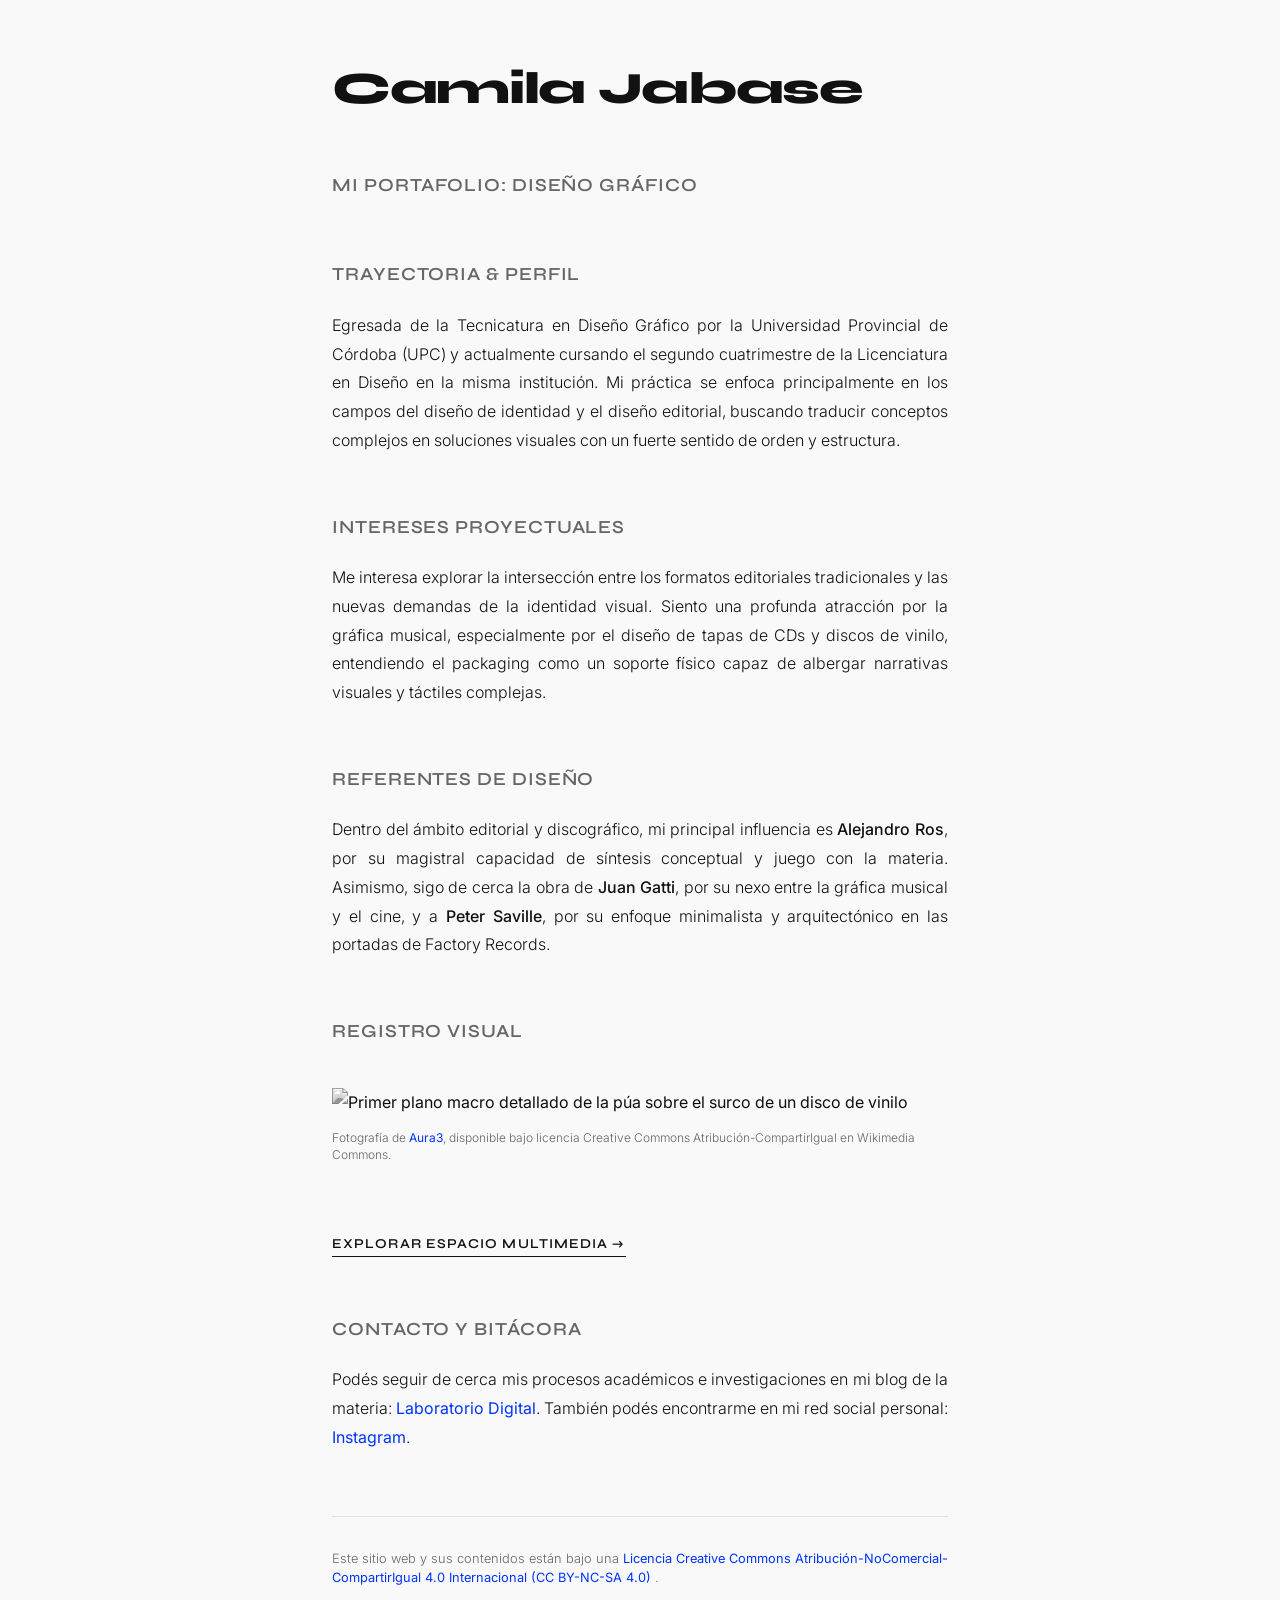
==== index.html @ 45e69e84 "Add files via upload" ====
<!DOCTYPE html>
<html lang="es">
<head>
    <meta charset="UTF-8">
    <meta name="viewport" content="width=device-width, initial-scale=1.0">
    <title>Camila Jabase — Portfolio</title>
    <!-- Google Fonts: Inter para bloques de texto y Syne para títulos de gran impacto visual -->
    <link rel="preconnect" href="https://fonts.googleapis.com">
    <link rel="preconnect" href="https://fonts.gstatic.com" crossorigin>
    <link href="https://fonts.googleapis.com/css2?family=Inter:wght@300;400;500&family=Syne:wght@600;800&display=swap" rel="stylesheet">
    <!-- Vinculación de la hoja de estilos externa -->
    <link rel="stylesheet" href="style.css">
</head>
<body>

    <header>
        <h1>Camila Jabase</h1>
        <h2>MI PORTAFOLIO: Diseño Gráfico</h2>
    </header>

    <main>
        <section class="introduccion">
            <h2>Trayectoria & Perfil</h2>
            <p>
                Egresada de la Tecnicatura en Diseño Gráfico por la Universidad Provincial de Córdoba (UPC) y actualmente cursando el segundo cuatrimestre de la Licenciatura en Diseño en la misma institución. Mi práctica se enfoca principalmente en los campos del diseño de identidad y el diseño editorial, buscando traducir conceptos complejos en soluciones visuales con un fuerte sentido de orden y estructura.
            </p>
        </section>

        <section class="intereses">
            <h2>Intereses Proyectuales</h2>
            <p>
                Me interesa explorar la intersección entre los formatos editoriales tradicionales y las nuevas demandas de la identidad visual. Siento una profunda atracción por la gráfica musical, especialmente por el diseño de tapas de CDs y discos de vinilo, entendiendo el packaging como un soporte físico capaz de albergar narrativas visuales y táctiles complejas.
            </p>
        </section>

        <section class="referentes">
            <h2>Referentes de Diseño</h2>
            <p>
                Dentro del ámbito editorial y discográfico, mi principal influencia es <strong>Alejandro Ros</strong>, por su magistral capacidad de síntesis conceptual y juego con la materia. Asimismo, sigo de cerca la obra de <strong>Juan Gatti</strong>, por su nexo entre la gráfica musical y el cine, y a <strong>Peter Saville</strong>, por su enfoque minimalista y arquitectónico en las portadas de Factory Records.
            </p>
        </section>

        <section class="galeria">
            <h2>Registro Visual</h2>
            <div class="imagen-contenedor">
                <!-- Nueva imagen macro de vinilo insertada con resolución optimizada -->
                <img src="https://upload.wikimedia.org/wikipedia/commons/thumb/4/4c/Groove_and_needle_in_close_embrace_from_beginning_to_end.jpg/1920px-Groove_and_needle_in_close_embrace_from_beginning_to_end.jpg?_=20190428200406" alt="Primer plano macro detallado de la púa sobre el surco de un disco de vinilo">
                <p class="atribucion">
                    Fotografía de <a href="https://commons.wikimedia.org/wiki/File:Groove_and_needle_in_close_embrace_from_beginning_to_end.jpg" target="_blank">Aura3</a>, disponible bajo licencia Creative Commons Atribución-CompartirIgual en Wikimedia Commons.
                </p>
            </div>
        </section>

        <!-- Navegación de ida: lleva a la página multimedia -->
        <nav class="navegacion-final">
            <a href="multimedia.html" class="nav-link">Explorar Espacio Multimedia →</a>
        </nav>
    </main>

    <footer>
        <section class="enlaces">
            <h2>Contacto y Bitácora</h2>
            <p>
                Podés seguir de cerca mis procesos académicos e investigaciones en mi blog de la materia: 
                <a href="https://camilajabaseblog.wordpress.com/" target="_blank">Laboratorio Digital</a>. 
                También podés encontrarme en mi red social personal: <a href="https://instagram.com" target="_blank">Instagram</a>.
            </p>
        </section>

        <hr>

        <section class="licencia">
            <p>
                Este sitio web y sus contenidos están bajo una 
                <a href="https://creativecommons.org/licenses/by-nc-sa/4.0/deed.es" target="_blank" rel="license noopener noreferrer">
                    Licencia Creative Commons Atribución-NoComercial-CompartirIgual 4.0 Internacional (CC BY-NC-SA 4.0)
                </a>.
            </p>
        </section>
    </footer>

</body>
</html>
---- style.css ----
/* ==========================================================================
   VARIABLES Y CONFIGURACIÓN DE PALETA (Estética minimalista y limpia)
   ========================================================================== */
:root {
    --color-fondo: #f9f9f9;       /* Blanco sutil para reducir la fatiga visual */
    --color-texto: #111111;       /* Negro casi puro para un contraste nítido */
    --color-secundario: #666666;  /* Gris medio para jerarquías secundarias y detalles */
    --color-acento: #0033ff;      /* Azul eléctrico sutil y conceptual para los enlaces */
    --fuente-titulos: 'Syne', sans-serif;
    --fuente-cuerpo: 'Inter', sans-serif;
}

/* ==========================================================================
   ESTILOS GENERALES (Optimización de lectura en pantalla)
   ========================================================================== */
* {
    box-sizing: border-box;
    margin: 0;
    padding: 0;
}

body {
    background-color: var(--color-fondo);
    color: var(--color-texto);
    font-family: var(--fuente-cuerpo);
    font-size: 1rem;
    line-height: 1.8;          /* Interlineado amplio para una lectura descansada */
    max-width: 680px;          /* Caja de texto controlada (evita líneas demasiado largas) */
    margin: 0 auto;            /* Centra el contenedor en la pantalla */
    padding: 4rem 2rem;        /* Márgenes generosos alrededor del contenido */
    -webkit-font-smoothing: antialiased;
}

/* ==========================================================================
   TIPOGRAFÍA SEMÁNTICA (Estructura h1, h2, p, a)
   ========================================================================== */
h1 {
    font-family: var(--fuente-titulos);
    font-size: 2.8rem;
    font-weight: 800;
    letter-spacing: -0.03em;   /* Tracking ajustado para títulos pesados */
    line-height: 1.1;
    margin-bottom: 0.5rem;
}

h2 {
    font-family: var(--fuente-titulos);
    font-size: 1.15rem;
    font-weight: 600;
    text-transform: uppercase; /* Aporte estructural y conceptual */
    letter-spacing: 0.05em;
    color: var(--color-secundario);
    margin-top: 3.5rem;
    margin-bottom: 1.2rem;
}

p {
    font-weight: 300;          /* Peso liviano para alta legibilidad en bloques de texto */
    margin-bottom: 1.5rem;
    text-align: justify;       /* Bloques homogéneos */
}

strong {
    font-weight: 500;          /* Destacado sutil, no invasivo */
}

a {
    color: var(--color-acento);
    text-decoration: none;
    font-weight: 400;
    transition: color 0.2s ease, border-color 0.2s ease;
    border-bottom: 1px solid transparent;
}

a:hover {
    color: var(--color-texto);
    border-bottom: 1px solid var(--color-texto); /* Subrayado elegante al pasar el cursor */
}

/* Enlaces de navegación de ida y vuelta */
.nav-link {
    font-family: var(--fuente-titulos);
    font-weight: 600;
    font-size: 0.85rem;
    text-transform: uppercase;
    letter-spacing: 0.08em;
    display: inline-block;
    color: var(--color-texto);
    border-bottom: 1px solid var(--color-texto);
}

.nav-link:hover {
    color: var(--color-acento);
    border-bottom: 1px solid var(--color-acento);
}

/* Ubicación del enlace al final del recorrido */
.navegacion-final {
    margin-top: 4rem;
    margin-bottom: 2rem;
}

/* ==========================================================================
   CONTENEDORES MULTIMEDIA E IMÁGENES
   ========================================================================== */
.imagen-contenedor, .video-contenedor {
    margin: 2.5rem 0;
    width: 100%;
}

img {
    width: 100%;
    height: auto;
    display: block;
    /* Filtro sutil para homogeneizar imágenes externas con tu estética */
    filter: grayscale(100%) contrast(102%); 
    transition: filter 0.4s ease;
}

img:hover {
    filter: grayscale(0%) contrast(100%); /* Recupera color al interactuar */
}

/* Contenedor fluido para el video embebido (mantiene proporción 16:9) */
.video-contenedor {
    position: relative;
    padding-bottom: 56.25%; 
    height: 0;
    overflow: hidden;
    background-color: #000;
}

.video-contenedor iframe {
    position: absolute;
    top: 0;
    left: 0;
    width: 100%;
    height: 100%;
    border: 0;
}

/* ==========================================================================
   PIE DE PÁGINA Y RECURSOS
   ========================================================================== */
.atribucion {
    font-size: 0.75rem;
    color: var(--color-secundario);
    line-height: 1.4;
    margin-top: 0.8rem;
    text-align: left;
}

hr {
    border: 0;
    border-top: 1px solid #e0e0e0;
    margin: 4rem 0 2rem 0;
}

.licencia {
    font-size: 0.8rem;
    color: var(--color-secundario);
    line-height: 1.5;
}
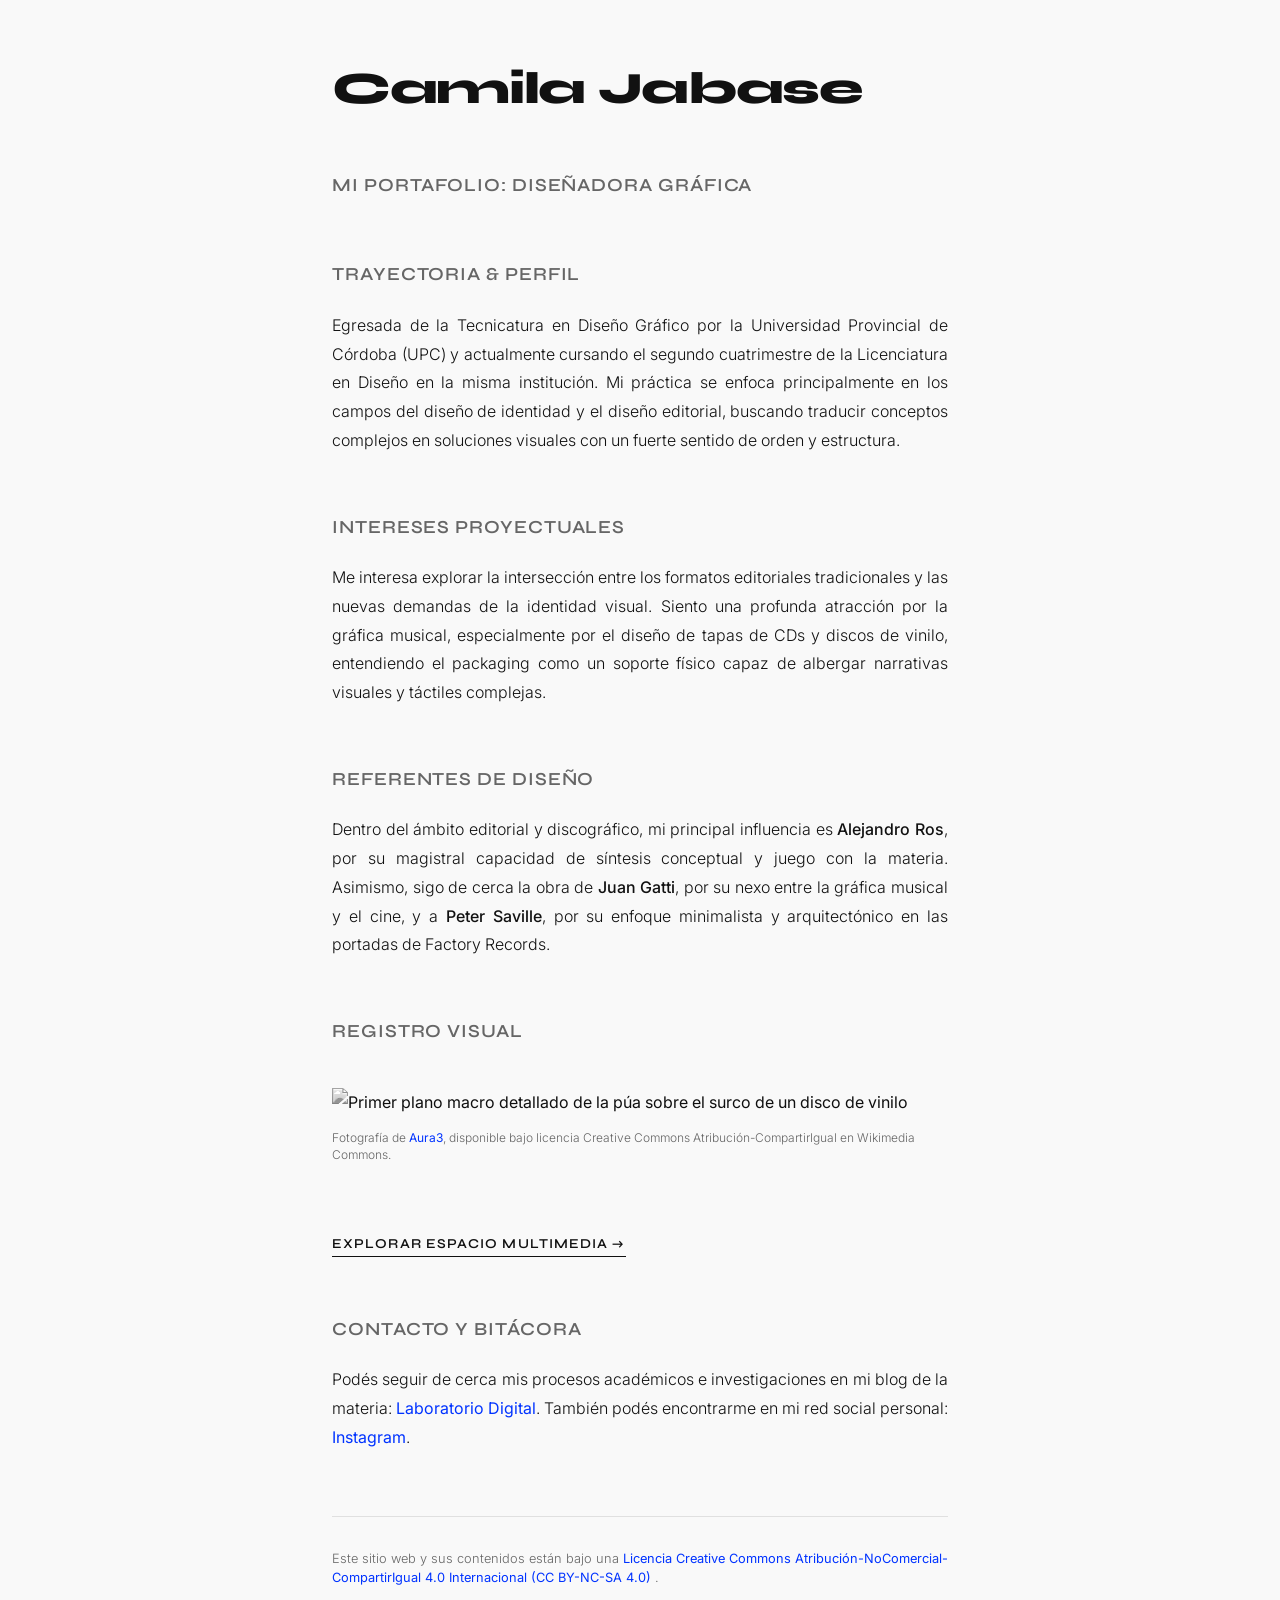
==== commit 1244bedb: "Update index.html" ====
--- a/index.html
+++ b/index.html
@@ -15,7 +15,7 @@
 
     <header>
         <h1>Camila Jabase</h1>
-        <h2>MI PORTAFOLIO: Diseño Gráfico</h2>
+        <h2>MI PORTAFOLIO: Diseñadora Gráfica</h2>
     </header>
 
     <main>
@@ -43,7 +43,7 @@
         <section class="galeria">
             <h2>Registro Visual</h2>
             <div class="imagen-contenedor">
-                <!-- Nueva imagen macro de vinilo insertada con resolución optimizada -->
+                <!-- Imagen macro en alta calidad desde Wikimedia Commons -->
                 <img src="https://upload.wikimedia.org/wikipedia/commons/thumb/4/4c/Groove_and_needle_in_close_embrace_from_beginning_to_end.jpg/1920px-Groove_and_needle_in_close_embrace_from_beginning_to_end.jpg?_=20190428200406" alt="Primer plano macro detallado de la púa sobre el surco de un disco de vinilo">
                 <p class="atribucion">
                     Fotografía de <a href="https://commons.wikimedia.org/wiki/File:Groove_and_needle_in_close_embrace_from_beginning_to_end.jpg" target="_blank">Aura3</a>, disponible bajo licencia Creative Commons Atribución-CompartirIgual en Wikimedia Commons.
@@ -51,7 +51,7 @@
             </div>
         </section>
 
-        <!-- Navegación de ida: lleva a la página multimedia -->
+        <!-- Navegación de ida hacia la página 2 -->
         <nav class="navegacion-final">
             <a href="multimedia.html" class="nav-link">Explorar Espacio Multimedia →</a>
         </nav>
@@ -80,4 +80,4 @@
     </footer>
 
 </body>
-</html>+</html>
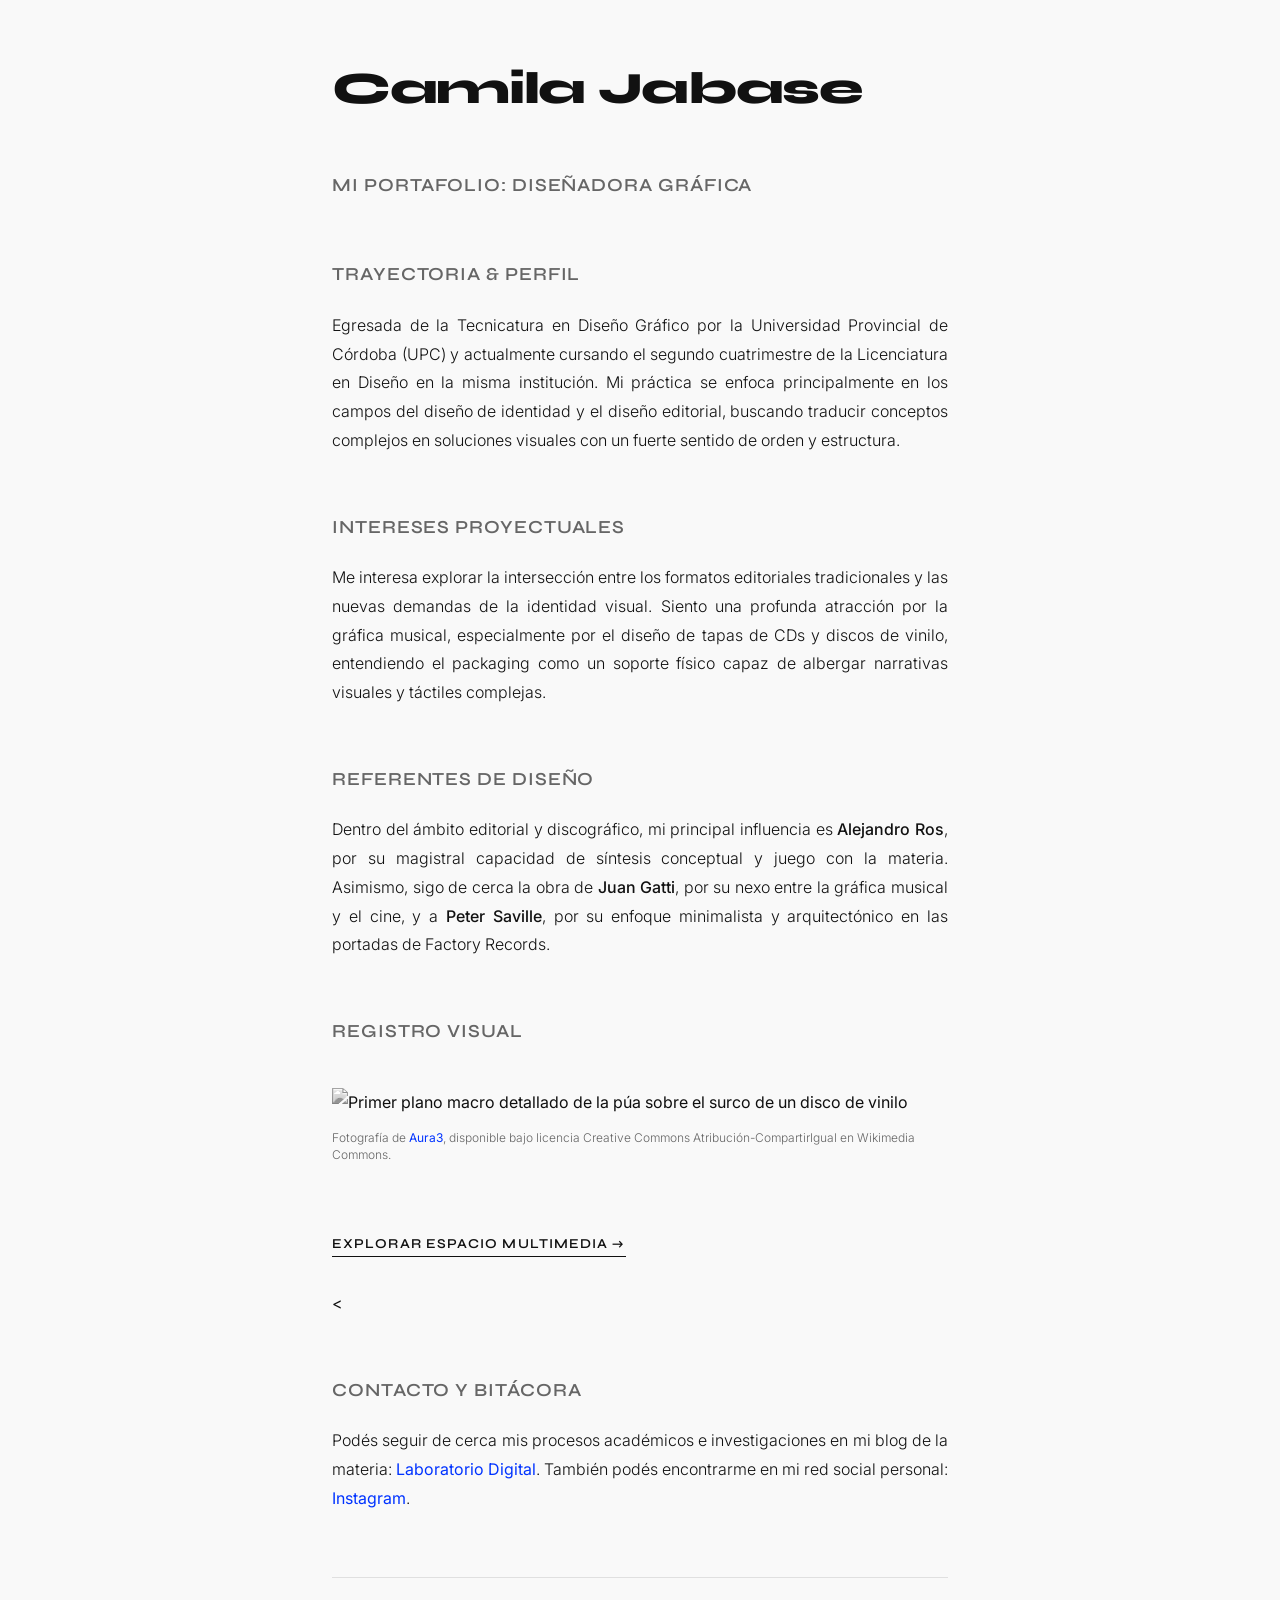
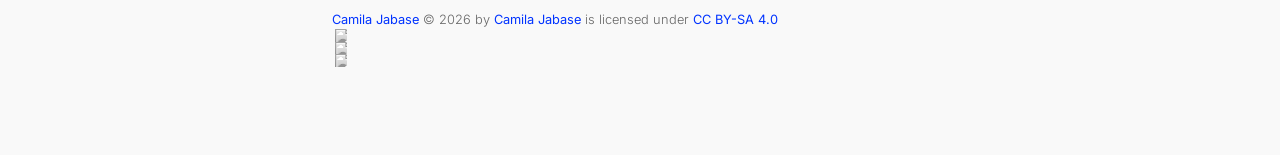
==== commit 83177da3: "Update index.html" ====
--- a/index.html
+++ b/index.html
@@ -53,11 +53,11 @@
 
         <!-- Navegación de ida hacia la página 2 -->
         <nav class="navegacion-final">
-            <a href="multimedia.html" class="nav-link">Explorar Espacio Multimedia →</a>
+            <a href="pagina2.html" class="nav-link">Explorar Espacio Multimedia →</a>
         </nav>
     </main>
 
-    <footer>
+    <<footer>
         <section class="enlaces">
             <h2>Contacto y Bitácora</h2>
             <p>
@@ -71,10 +71,10 @@
 
         <section class="licencia">
             <p>
-                Este sitio web y sus contenidos están bajo una 
-                <a href="https://creativecommons.org/licenses/by-nc-sa/4.0/deed.es" target="_blank" rel="license noopener noreferrer">
-                    Licencia Creative Commons Atribución-NoComercial-CompartirIgual 4.0 Internacional (CC BY-NC-SA 4.0)
-                </a>.
+                <a href="https://camilajabase-design.github.io/parcialportafolio/index.html">Camila Jabase</a> © 2026 by <a href="https://www.instagram.com/camijabase/" target="_blank">Camila Jabase</a> is licensed under <a href="https://creativecommons.org/licenses/by-sa/4.0/" target="_blank" rel="license noopener noreferrer">CC BY-SA 4.0</a>
+                <img src="https://mirrors.creativecommons.org/presskit/icons/cc.svg" alt="CC" style="max-width: 1em; max-height: 1em; margin-left: .2em; vertical-align: middle;">
+                <img src="https://mirrors.creativecommons.org/presskit/icons/by.svg" alt="BY" style="max-width: 1em; max-height: 1em; margin-left: .2em; vertical-align: middle;">
+                <img src="https://mirrors.creativecommons.org/presskit/icons/sa.svg" alt="SA" style="max-width: 1em; max-height: 1em; margin-left: .2em; vertical-align: middle;">
             </p>
         </section>
     </footer>
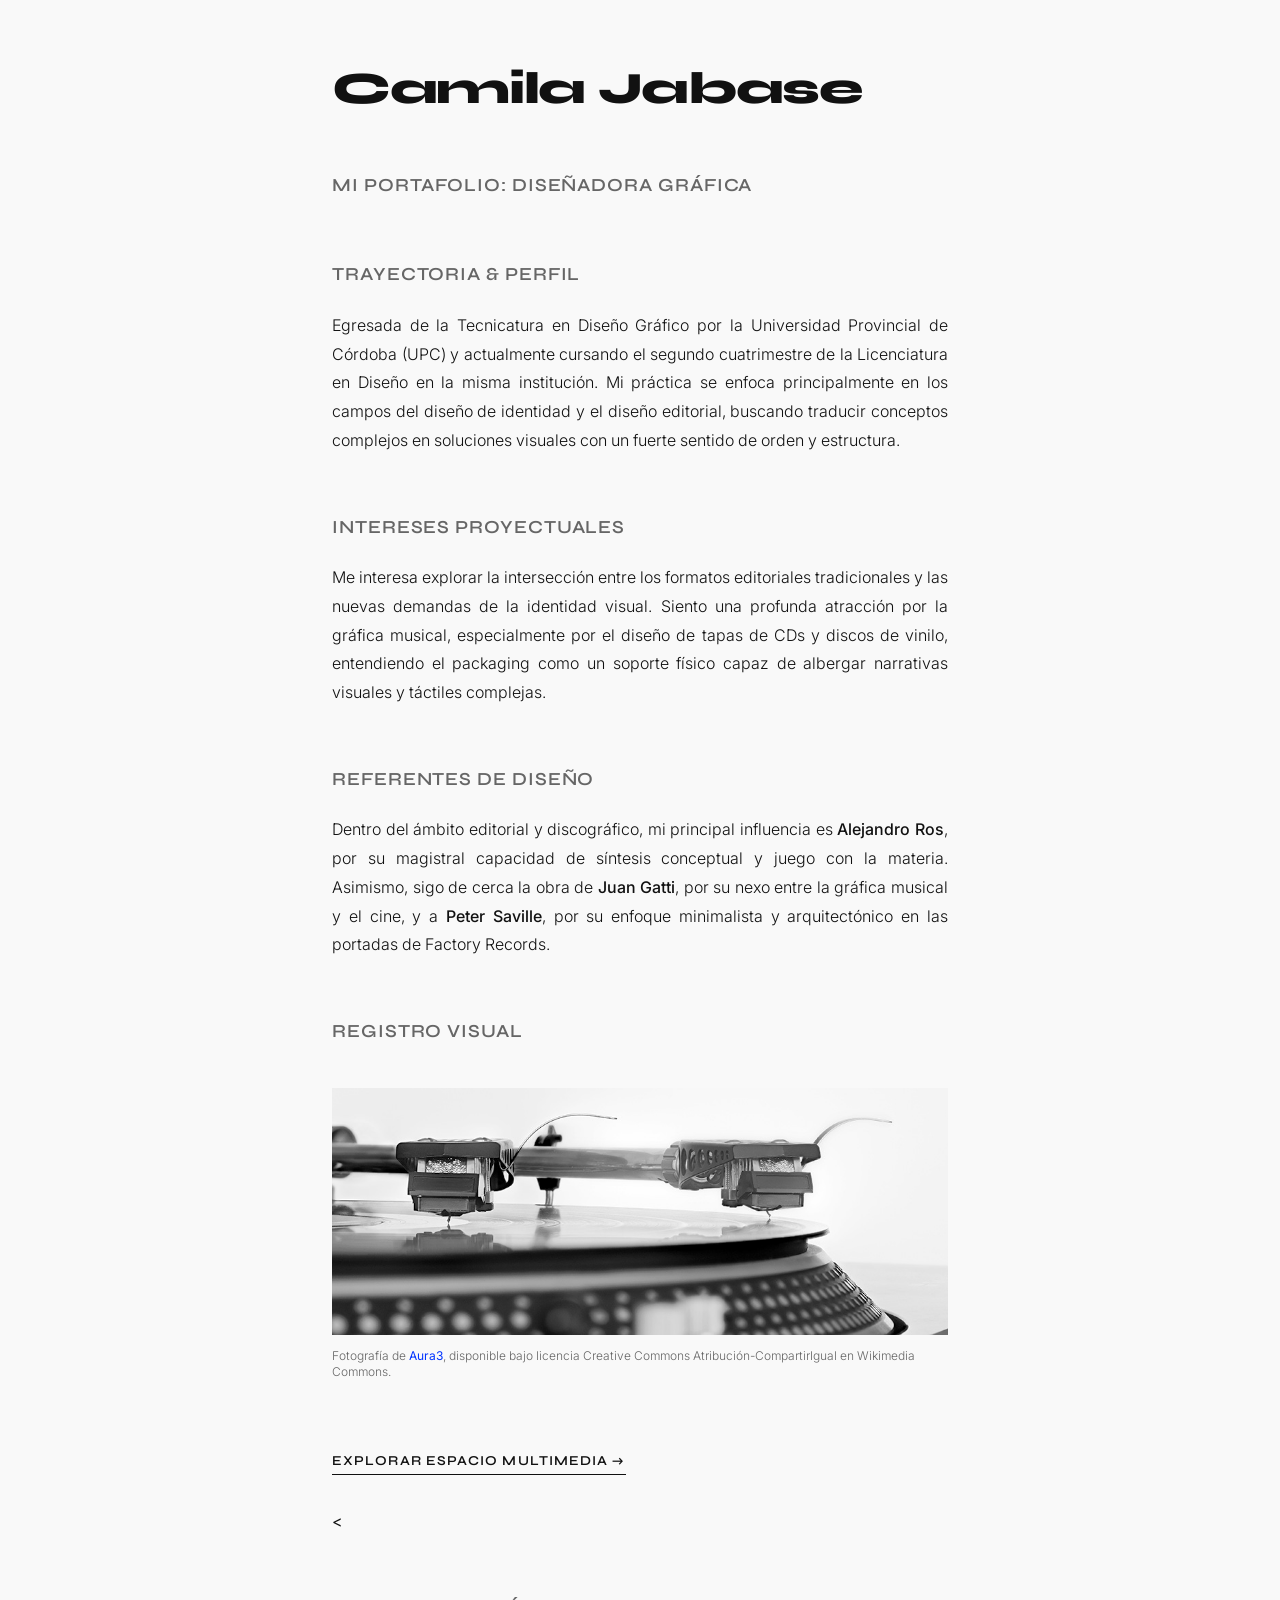
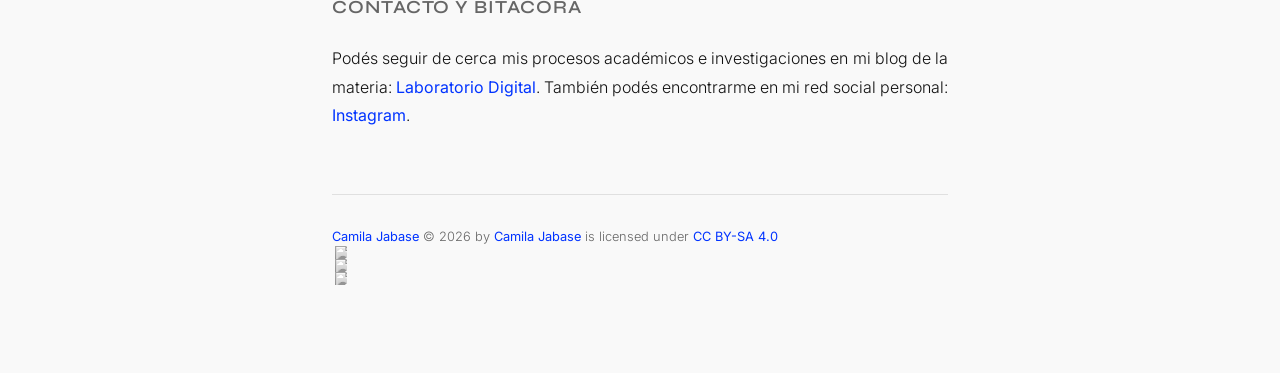
==== commit 1c485541: "Update index.html" ====
--- a/index.html
+++ b/index.html
@@ -44,7 +44,7 @@
             <h2>Registro Visual</h2>
             <div class="imagen-contenedor">
                 <!-- Imagen macro en alta calidad desde Wikimedia Commons -->
-                <img src="https://upload.wikimedia.org/wikipedia/commons/thumb/4/4c/Groove_and_needle_in_close_embrace_from_beginning_to_end.jpg/1920px-Groove_and_needle_in_close_embrace_from_beginning_to_end.jpg?_=20190428200406" alt="Primer plano macro detallado de la púa sobre el surco de un disco de vinilo">
+                <img src="imagen optimizada.jpg" alt="Primer plano macro detallado de la púa sobre el surco de un disco de vinilo">
                 <p class="atribucion">
                     Fotografía de <a href="https://commons.wikimedia.org/wiki/File:Groove_and_needle_in_close_embrace_from_beginning_to_end.jpg" target="_blank">Aura3</a>, disponible bajo licencia Creative Commons Atribución-CompartirIgual en Wikimedia Commons.
                 </p>
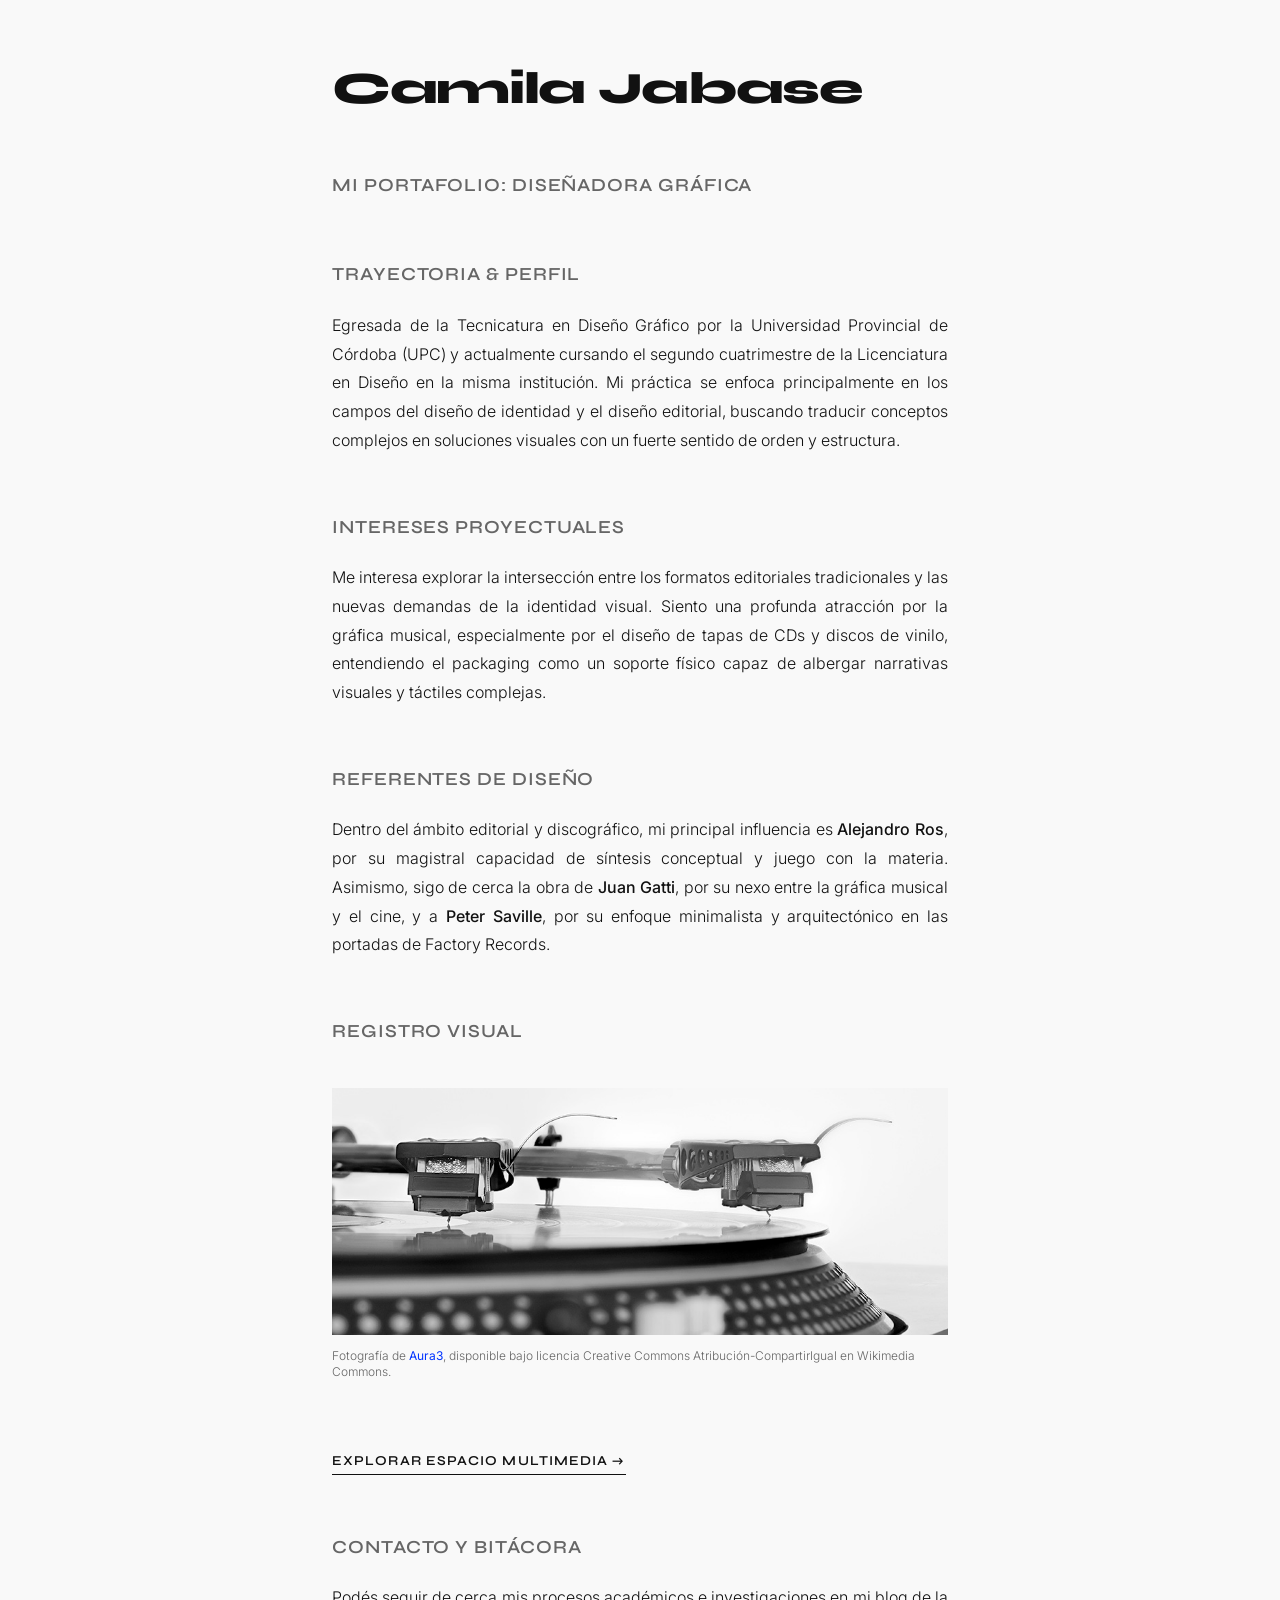
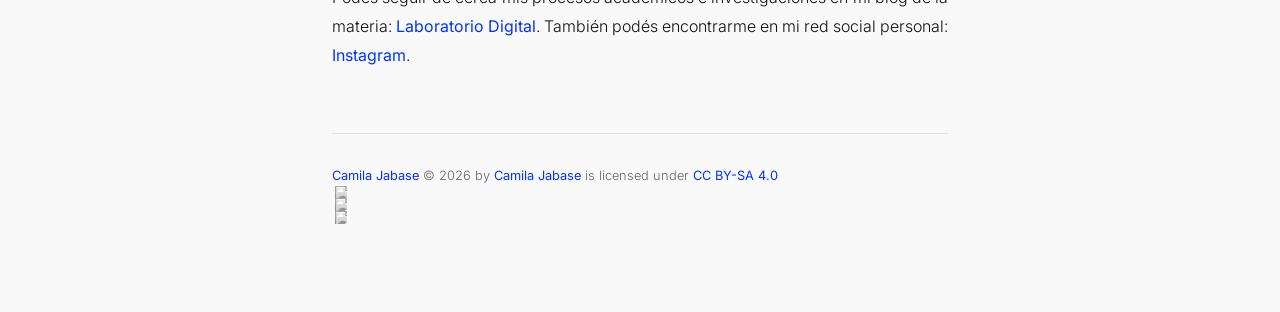
==== commit 2cec7fdd: "Update index.html" ====
--- a/index.html
+++ b/index.html
@@ -57,13 +57,13 @@
         </nav>
     </main>
 
-    <<footer>
+    <footer>
         <section class="enlaces">
             <h2>Contacto y Bitácora</h2>
             <p>
                 Podés seguir de cerca mis procesos académicos e investigaciones en mi blog de la materia: 
                 <a href="https://camilajabaseblog.wordpress.com/" target="_blank">Laboratorio Digital</a>. 
-                También podés encontrarme en mi red social personal: <a href="https://instagram.com" target="_blank">Instagram</a>.
+                También podés encontrarme en mi red social personal: <a href="https://www.instagram.com/camijabase/" target="_blank">Instagram</a>.
             </p>
         </section>
 
